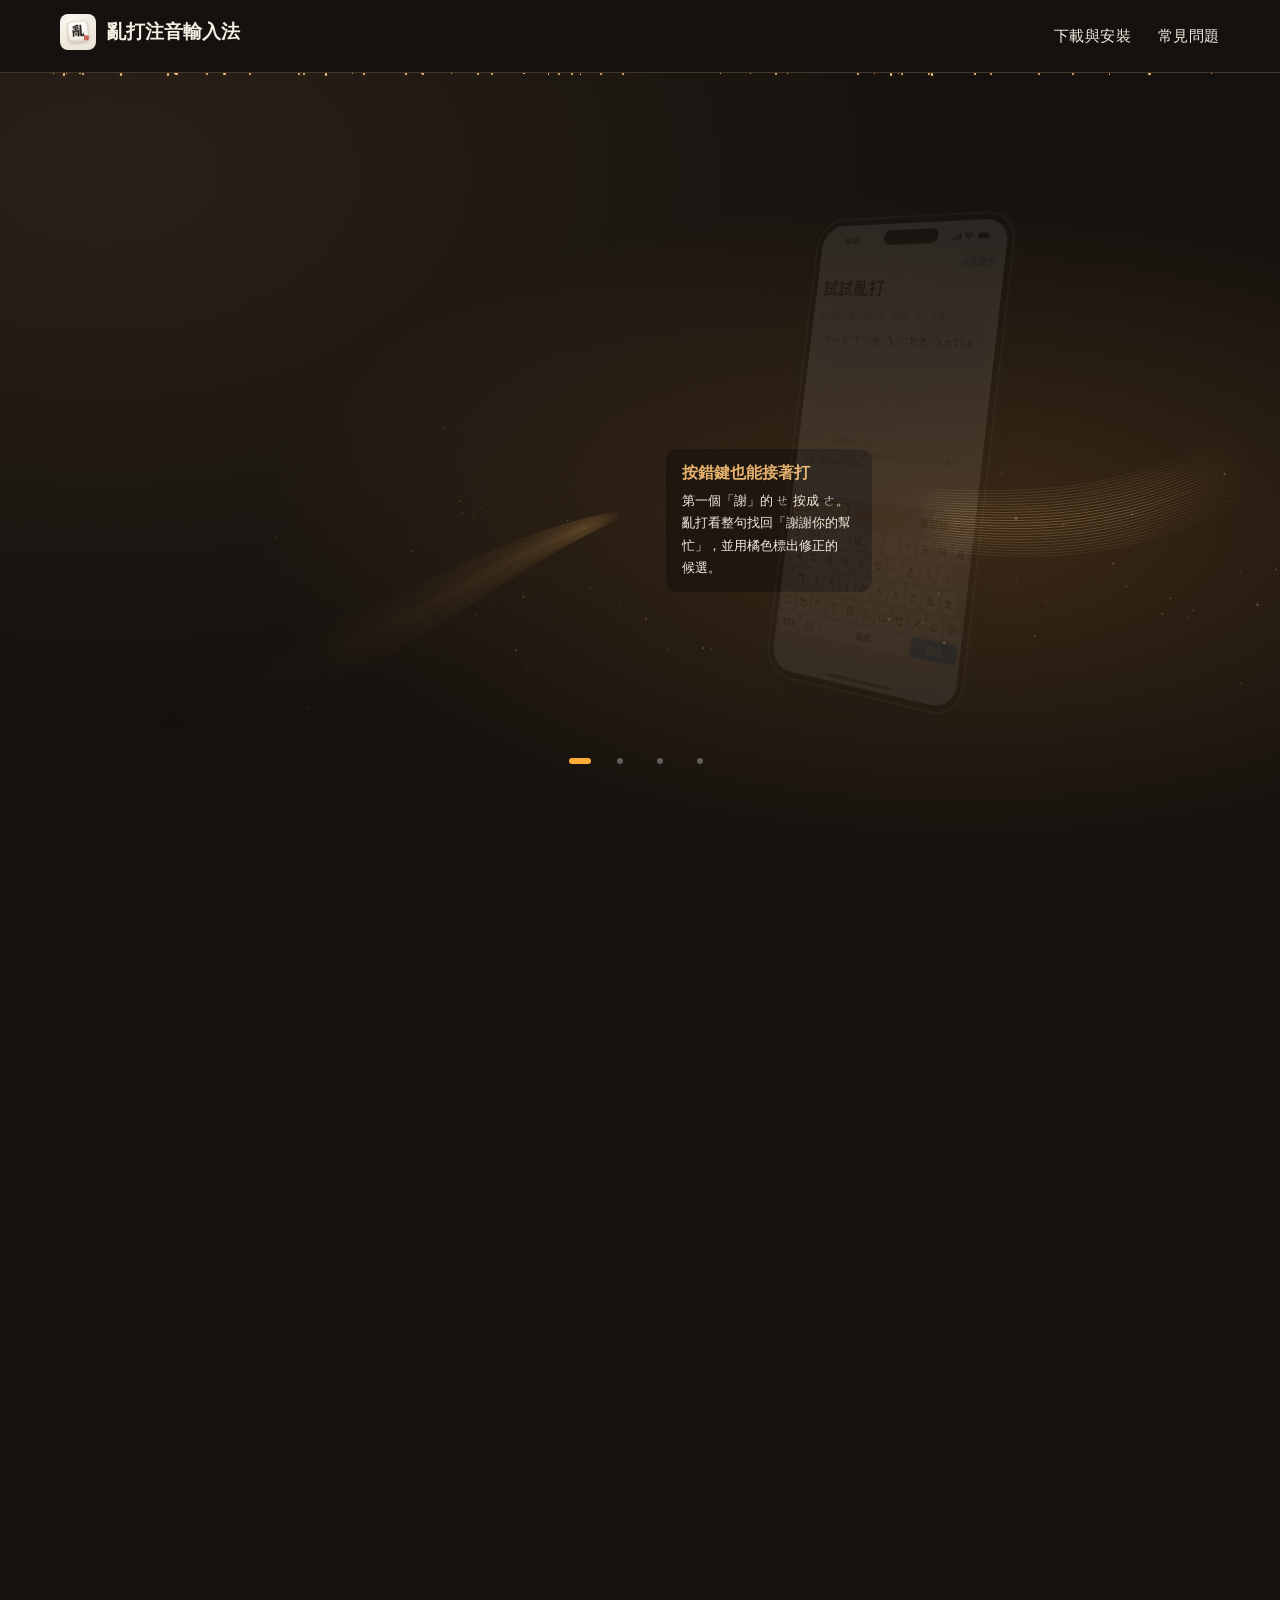
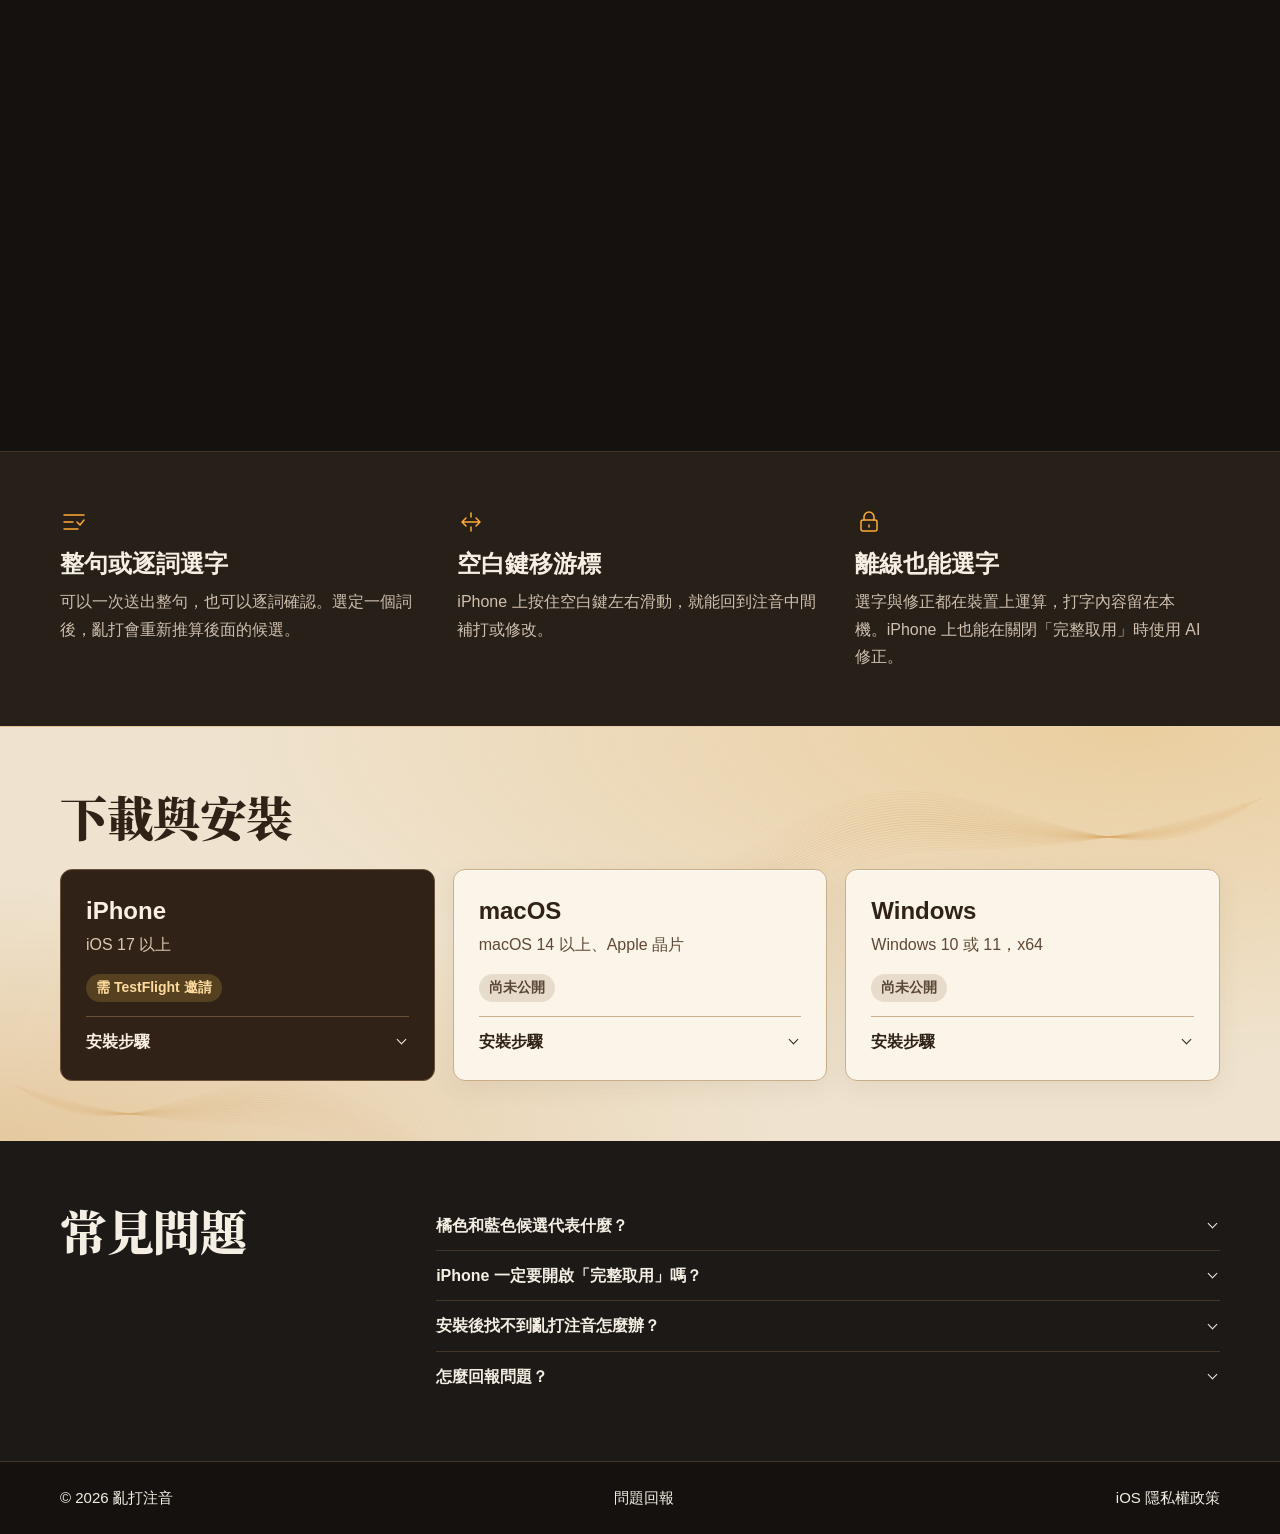
==== index.html @ dfb1f5f0 "Publish Luanda IME website" ====
<!doctype html>
<html lang="zh-Hant-TW">
<head>
  <meta charset="utf-8">
  <meta name="viewport" content="width=device-width, initial-scale=1">
  <meta name="theme-color" content="#14110e">
  <meta name="description" content="亂打注音是給 iPhone、Mac 和 Windows 的大千注音輸入法。裝置上的 AI 協助修正按錯的注音，也可以省略聲調。">
  <meta property="og:type" content="website">
  <meta property="og:title" content="亂打注音｜打錯注音，也能打對字。">
  <meta property="og:description" content="照平常的大千注音打。按錯鍵、漏打聲調，亂打注音用裝置上的 AI 幫你找回想打的字。">
  <link rel="icon" href="assets/icon.webp" type="image/webp">
  <link rel="stylesheet" href="style.css">
  <script src="site-config.js" defer></script>
  <script src="site.js" defer></script>
  <title>亂打注音｜打錯注音，也能打對字。</title>
</head>
<body id="top">
  <a class="skip" href="#main">跳到主要內容</a>
  <header class="top" id="site-header">
    <div class="container top-inner">
      <h1 id="site-title"><a class="brand" href="#top"><img src="assets/icon.webp" alt="" width="36" height="36">亂打注音輸入法</a></h1>
      <nav aria-label="主要導覽">
        <a href="#download">下載與安裝</a>
        <a href="#faq">常見問題</a>
      </nav>
    </div>
  </header>
  <main id="main">
    <section class="hero-band" aria-labelledby="site-title">
      <div class="hero-frame">
        <div class="hero-art" aria-hidden="true"></div>
        <div class="container hero" data-screen="typo" data-copy-side="left">
          <div class="hero-copy">
            <div id="hero-message">
              <div data-copy="typo" aria-hidden="false">
                <h2>打錯注音，<span>也能打對字</span></h2>
                <p>照平常的大千注音打。碰到隔壁鍵，亂打會看前後文，找出可能的候選。</p>
              </div>
              <div data-copy="notone" aria-hidden="true">
                <h2>省略聲調，<span>整句照樣打</span></h2>
                <p>趕著回訊息時，可以省略聲調。整句只打注音，亂打也會幫你找出候選字詞。</p>
              </div>
              <div data-copy="learned" aria-hidden="true">
                <h2>常用詞，<span>自然排前面</span></h2>
                <p>人名和口頭禪打久了，會排在同音詞前面。下次打到同樣的注音，就能更快選到。</p>
              </div>
              <div data-copy="delete" aria-hidden="true">
                <h2>連刪按成 ㄥ，<span>也能接著刪</span></h2>
                <p>連刪按偏成 ㄥ，亂打會收回誤輸的注音，接著刪字。</p>
              </div>
            </div>
            <a class="button" id="platform-cta" href="#download"><span>取得亂打</span><svg class="button-icon" viewBox="0 0 16 16" aria-hidden="true"><path d="M8 3v9m-4-4 4 4 4-4"/></svg></a>
          </div>
          <figure class="gallery">
            <div class="gallery-stage" data-screen="typo">
              <aside class="gallery-note" id="gallery-note" aria-label="截圖說明">
                <div data-note="typo">
                  <h2>按錯鍵也能接著打</h2>
                  <p>第一個「謝」的 ㄝ 按成 ㄜ。亂打看整句找回「謝謝你的幫忙」，並用橘色標出修正的候選。</p>
                </div>
                <div data-note="notone" hidden>
                  <h2>聲調來不及打也能選字</h2>
                  <p>只打「ㄋㄧㄏㄠ」，候選裡就有「你好」。打得快時，可以省下逐字按聲調的動作。</p>
                </div>
                <div data-note="learned" hidden>
                  <h2>常用詞不用每次重找</h2>
                  <p>「他們」和「她們」同音。常選「她們」，亂打就會把它排到前面，並用藍色標示。</p>
                </div>
                <div data-note="delete" hidden>
                  <h2>想連刪，卻按成 ㄥ？</h2>
                  <p>ㄥ 就在刪除鍵左邊。連按兩下 ㄥ，或交錯快按這兩個鍵，亂打會收回誤輸的 ㄥ，繼續刪字。</p>
                </div>
              </aside>
              <svg class="gallery-connector" aria-hidden="true" focusable="false"><path/></svg>
              <div class="phone-rotor">
                <div class="phone-display">
                  <img id="phone-screen" src="assets/ios-typo.webp" width="704" height="1528" alt="iPhone 試打截圖。第一個謝的注音打錯，候選列以橘色顯示「謝謝你的幫忙」。" aria-describedby="gallery-note" fetchpriority="high">
                  <span class="screen-focus" aria-hidden="true"><span></span></span>
                </div>
              </div>
            </div>
          </figure>
          <div class="gallery-controls" role="group" aria-label="切換 iPhone 試打截圖" hidden>
            <button type="button" data-screen="typo" aria-pressed="true" aria-controls="phone-screen"><span>按錯鍵</span></button>
            <button type="button" data-screen="notone" data-copy-side="right" aria-pressed="false" aria-controls="phone-screen"><span>省略聲調</span></button>
            <button type="button" data-screen="learned" aria-pressed="false" aria-controls="phone-screen"><span>常用詞</span></button>
            <button type="button" data-screen="delete" data-copy-side="right" aria-pressed="false" aria-controls="phone-screen"><span>連刪</span></button>
          </div>
        </div>
      </div>
    </section>

    <section id="features" class="features-band" aria-label="功能">
      <div class="container features">
        <div>
          <svg class="feature-icon" viewBox="0 0 28 28" aria-hidden="true" focusable="false"><path d="M4 7h20M4 14h9m-9 7h14m-1-7 3 3 4-5"/></svg>
          <h2>整句或逐詞選字</h2>
          <p>可以一次送出整句，也可以逐詞確認。選定一個詞後，亂打會重新推算後面的候選。</p>
        </div>
        <div>
          <svg class="feature-icon" viewBox="0 0 28 28" aria-hidden="true" focusable="false"><path d="M5 14h18m-14-4-4 4 4 4m10-8 4 4-4 4m-5-13v4m0 10v4"/></svg>
          <h2>空白鍵移游標</h2>
          <p>iPhone 上按住空白鍵左右滑動，就能回到注音中間補打或修改。</p>
        </div>
        <div>
          <svg class="feature-icon" viewBox="0 0 28 28" aria-hidden="true" focusable="false"><rect x="6" y="12" width="16" height="11" rx="2"/><path d="M9 12V9a5 5 0 0 1 10 0v3m-5 5v2"/></svg>
          <h2>離線也能選字</h2>
          <p>選字與修正都在裝置上運算，打字內容留在本機。iPhone 上也能在關閉「完整取用」時使用 AI 修正。</p>
        </div>
      </div>
    </section>

    <section id="download" class="download-band">
      <div class="container section">
        <h2>下載與安裝</h2>
        <div class="platforms">
          <article class="platform platform-featured" id="iphone">
            <div class="platform-heading"><h3>iPhone</h3><p>iOS 17 以上</p></div>
            <p class="release-state" data-release="ios">需 TestFlight 邀請</p>
            <a class="button release-link" data-link="ios" hidden><span>在 TestFlight 開啟</span><svg class="button-icon" viewBox="0 0 16 16" aria-hidden="true"><path d="M4 12l8-8M6 4h6v6"/></svg></a>
            <details><summary>安裝步驟</summary>
              <ol><li>安裝 Apple 的 TestFlight，開啟收到的邀請連結並安裝「亂打注音」。</li><li>到「設定 → 一般 → 鍵盤 → 鍵盤 → 新增鍵盤⋯」，選擇「亂打注音」。</li><li>在文字欄位按地球鍵切換。也可以先在 App 的「試打」分頁體驗。</li></ol>
            </details>
          </article>
          <article class="platform" id="mac">
            <div class="platform-heading"><h3>macOS</h3><p>macOS 14 以上、Apple 晶片</p></div>
            <p class="release-state" data-release="macos">尚未公開</p>
            <a class="button release-link" data-link="macos" hidden><span>下載 macOS Apple 晶片版</span><svg class="button-icon" viewBox="0 0 16 16" aria-hidden="true"><path d="M8 3v9m-4-4 4 4 4-4"/></svg></a>
            <details><summary>安裝步驟</summary>
              <ol><li>開啟 <code>.dmg</code>，把 LuandaIME 拖進「Input Methods」。</li><li>登出再登入，開啟「系統設定 → 鍵盤 → 文字輸入 → 輸入方式 → 編輯」。</li><li>在「繁體中文」新增「亂打注音」，按 <kbd>Control</kbd>＋<kbd>空白</kbd>切換。</li></ol>
            </details>
          </article>
          <article class="platform" id="windows">
            <div class="platform-heading"><h3>Windows</h3><p>Windows 10 或 11，x64</p></div>
            <p class="release-state" data-release="windows">尚未公開</p>
            <a class="button release-link" data-link="windows" hidden><span>下載 Windows x64 版</span><svg class="button-icon" viewBox="0 0 16 16" aria-hidden="true"><path d="M8 3v9m-4-4 4 4 4-4"/></svg></a>
            <details><summary>安裝步驟</summary>
              <ol><li>執行 LuandaSetup 安裝程式，允許「使用者帳戶控制」提示。</li><li>登出再登入，按 <kbd>Win</kbd>＋<kbd>空白</kbd>選擇「中文（台灣）— 亂打注音」。</li><li>若沒看到亂打注音，到「時間與語言 → 語言與地區 → 中文（台灣）→ 語言選項」新增鍵盤。</li></ol>
            </details>
          </article>
        </div>
      </div>
    </section>

    <section id="faq" class="faq-band">
      <div class="container section faq">
        <h2>常見問題</h2>
        <div>
          <details><summary>橘色和藍色候選代表什麼？</summary><p>橘色代表 AI 嘗試修正了輸入的注音，藍色代表你常選的字詞。選定候選後才會送出。</p></details>
          <details><summary>iPhone 一定要開啟「完整取用」嗎？</summary><p>一般打字和 AI 修正可以直接使用。開啟「完整取用」後，鍵盤與 App 可以共用個人詞庫，也能使用按鍵震動和三種按鍵聲。</p></details>
          <details><summary>安裝後找不到亂打注音怎麼辦？</summary><p>在 iPhone 請先到系統設定新增鍵盤。Mac 和 Windows 請先登出再登入，再依照<a href="#download">各平台的安裝步驟</a>切換輸入法。</p></details>
          <details><summary>怎麼回報問題？</summary><p>請寄信到 <a href="mailto:luanda@spinboxer.com">luanda@spinboxer.com</a>。使用 iPhone 測試版時，也可以在 TestFlight 選擇「傳送 Beta 版回饋」。遇到選字問題時，可以附上打進去的注音、實際候選和原本想打的字。</p></details>
        </div>
      </div>
    </section>
  </main>
  <footer>
    <div class="container footer-inner">
      <a href="#top">© 2026 亂打注音</a>
      <a href="mailto:luanda@spinboxer.com">問題回報</a>
      <a href="privacy.html">iOS 隱私權政策</a>
    </div>
  </footer>
</body>
</html>
---- style.css ----
@font-face {
  font-family: Luanda Serif;
  src: url("assets/luanda-serif.woff2") format("woff2");
  font-weight: 900;
  font-display: swap;
}

:root {
  color-scheme: dark;
  --paper: #14110e;
  --ink: #f4eee3;
  --muted: #bfb1a0;
  --line: #433629;
  --accent: #ffab36;
  --control-radius: 8px;
  --card-radius: 12px;
  --serif: "Luanda Serif", "Noto Serif TC", "Songti TC", "PMingLiU", serif;
  --sans: -apple-system, BlinkMacSystemFont, "Segoe UI", "Noto Sans TC", "Microsoft JhengHei", sans-serif;
}

*, *::before, *::after { box-sizing: border-box; }
html { scroll-padding-top: var(--site-header-height, 0px); }
body { margin: 0; background: var(--paper); color: var(--ink); font: 16px/1.7 var(--sans); }
h1, h2, h3, p, figure { margin: 0; }
img { display: block; max-width: 100%; }
a { color: inherit; text-decoration: none; }
button { font: inherit; cursor: pointer; }
[hidden] { display: none !important; }
:focus-visible { outline: 2px solid var(--accent); outline-offset: 5px; }
::selection { background: #efd1bc; color: var(--ink); }

.container { width: min(1160px, calc(100% - 88px)); margin-inline: auto; }
.skip { position: absolute; z-index: 3; top: 8px; left: 8px; padding: 10px 16px; background: var(--ink); color: var(--paper); transform: translateY(-150%); }
.skip:focus { transform: none; }
.top { border-bottom: 1px solid var(--line); }
#site-header { position: sticky; top: 0; z-index: 10; background: var(--paper); }
#site-header.is-scrolled { background: #14110ecc; backdrop-filter: blur(10px); }
.skip:focus { z-index: 11; }
.top-inner, .footer-inner { display: flex; justify-content: space-between; align-items: center; gap: 20px; min-height: 72px; }
#site-title { font: inherit; }
.brand { display: inline-flex; align-items: center; gap: 11px; flex: 0 0 auto; font-size: 19px; font-weight: 750; }
.brand img { border-radius: var(--control-radius); }
nav { display: flex; flex-wrap: wrap; gap: 26px; font-size: 15px; letter-spacing: .04em; }
nav a, .footer-inner a { padding-block: 6px; }
nav a:hover, .footer-inner a:hover { color: var(--accent); text-decoration: underline; text-underline-offset: 4px; }
.button { display: inline-flex; align-items: center; justify-content: center; gap: 12px; min-height: 48px; padding: 8px 18px; border-radius: var(--control-radius); background: var(--accent); color: var(--button-ink, #24160b); font-weight: 750; }
.button:hover { background: var(--button-hover, #ffc06a); }
.button-icon { flex: 0 0 16px; width: 16px; height: 16px; fill: none; stroke: currentColor; stroke-width: 1.8; stroke-linecap: round; stroke-linejoin: round; }

.hero-band { border-bottom: 1px solid var(--line); }
.hero-frame { position: relative; isolation: isolate; overflow: hidden; background: radial-gradient(ellipse at 75% 55%, #60401e82, transparent 52%), radial-gradient(ellipse at 8% 12%, #2a2018, transparent 53%), #15110e; }
.hero-art { position: absolute; z-index: -1; inset: 0; overflow: hidden; pointer-events: none; }
.hero-art::before {
  content: "";
  position: absolute;
  inset: 0;
  background: url("assets/gold-lines.svg") center right / cover no-repeat;
  mask-image: var(--wave-edge, linear-gradient(to right, transparent 10%, #000 55%)), var(--note-cutout, linear-gradient(#000, #000));
  mask-composite: intersect;
}
.sand-grain { display: none; position: absolute; top: 0; left: var(--origin); height: 100%; width: var(--size); }
.sand-grain::before { content: ""; position: absolute; top: 0; width: 100%; aspect-ratio: 1; border-radius: 50%; background: #f5c481; box-shadow: 0 0 4px #ecab5366; }

@media (prefers-reduced-motion: no-preference) {
  .hero-art::before { background-image: url("assets/gold-wave.svg"); }
  .sand-grain { display: block; animation: sand-fall var(--duration) cubic-bezier(.32,.14,.68,.9) var(--delay) infinite; }
  .hero-art.is-offscreen .sand-grain { animation-play-state: paused; }
}
@keyframes sand-fall {
  0% { opacity: 0; transform: translate3d(0, -3%, 0); }
  15% { opacity: var(--brightness); }
  78% { opacity: var(--brightness); }
  100% { opacity: 0; transform: translate3d(var(--drift), 103%, 0); }
}
.hero { display: grid; grid-template-areas: "copy gallery" "progress progress"; grid-template-columns: 1fr 1fr; align-items: center; gap: 10px clamp(24px, 4vw, 58px); padding-block: 48px 46px; }
.hero-copy { grid-area: copy; min-width: 0; }
#hero-message { display: grid; margin-bottom: 24px; }
#hero-message > div { grid-area: 1 / 1; }
#hero-message > div[aria-hidden="true"] { visibility: hidden; }
#hero-message h2 { font: 900 clamp(36px, 5.45vw, 79px)/1.2 var(--serif); }
#hero-message h2 span { display: block; color: var(--accent); }
#hero-message p { max-width: 22em; margin-top: 18px; color: #cdbfad; font-size: clamp(16px, 1.4vw, 19px); line-height: 1.8; }
#hero-message p, .gallery-note p, .features p { text-wrap: pretty; }
.gallery-note h2, .features h2 { text-wrap: balance; }
.hero.is-changing-copy #hero-message { opacity: 0; }
@media (prefers-reduced-motion: no-preference) {
  #hero-message { transition: opacity .16s ease; }
}
.gallery { grid-area: gallery; min-width: 0; }
@media (min-width: 701px) {
  .hero[data-copy-side="right"] { grid-template-areas: "gallery copy" "progress progress"; }
}
.gallery-stage { --annotation: #e7b36d; --screen-outline: #ac530b; --focus-width: 33%; position: relative; display: grid; grid-template-areas: "note phone"; grid-template-columns: minmax(0, .63fr) minmax(0, 1fr); place-items: center; gap: clamp(12px, 1.5vw, 22px); min-height: 522px; padding-block: 18px 10px; perspective: 900px; }
.gallery-stage[data-screen="notone"] { --focus-width: 13%; --annotation: #ead8ac; --screen-outline: #735323; --phone-angle: 3deg; --phone-angle-small: 1deg; --note-offset: 25px; }
.gallery-stage[data-screen="learned"] { --focus-width: 13%; --annotation: #8fb8e8; --screen-outline: #2266a9; --phone-angle: 8deg; --phone-angle-small: 4deg; --note-offset: 65px; }
.gallery-stage[data-screen="delete"] { --focus-top: 81.9%; --focus-left: 81.7%; --focus-width: 17.3%; --focus-height: 5.1%; --phone-angle: -8deg; --phone-angle-small: -5deg; --note-offset: clamp(84px, 24svh, 236px); grid-template-areas: "phone note"; grid-template-columns: minmax(0, 1fr) minmax(0, .63fr); }
.gallery-note { grid-area: note; position: relative; z-index: 1; justify-self: stretch; margin-top: var(--note-offset, clamp(46px, 12svh, 118px)); padding: clamp(10px, 1.05vw, 14px) clamp(11px, 1.25vw, 18px); border-radius: var(--card-radius); background: #1c150ecc; backdrop-filter: blur(6px); }
.gallery-note h2 { margin-bottom: 6px; color: var(--annotation); font-size: clamp(15px, 1.24vw, 18px); line-height: 1.4; }
.gallery-note p { color: var(--ink); font-size: clamp(13px, 1.05vw, 15px); line-height: 1.65; }
.gallery-connector { position: absolute; z-index: 3; inset: 0; width: 100%; height: 100%; overflow: visible; pointer-events: none; }
.gallery-connector path { fill: none; stroke: var(--annotation); stroke-width: 1.5; stroke-linecap: round; }
.gallery-stage.is-flipping :is(.gallery-connector, .gallery-note) { opacity: 0; }
@media (prefers-reduced-motion: no-preference) {
  .gallery-connector, .gallery-note { transition: opacity .16s ease; }
}
.phone-rotor { grid-area: phone; position: relative; z-index: 2; rotate: var(--phone-angle, 11deg); width: min(100%, clamp(190px, 19vw, 270px)); padding: 6px; border: 2px solid #6b6053; border-radius: 34px; background: #090909; box-shadow: 0 24px 55px #000b, 4px 0 0 #332c25; }
.phone-display { position: relative; }
.phone-rotor img { width: 100%; height: auto; border-radius: 25px; }
.phone-rotor::after { content: ""; position: absolute; top: 13px; left: 50%; width: 28%; height: 16px; transform: translateX(-50%); border-radius: 99px; background: #050505; }
.screen-focus { position: absolute; top: var(--focus-top, 61.7%); left: var(--focus-left, 1.1%); width: var(--focus-width); height: var(--focus-height, 4.8%); border: 2px solid var(--screen-outline); border-radius: 4px; box-shadow: 0 0 0 1px #fff9; pointer-events: none; }
.screen-focus span { position: absolute; top: 50%; left: -2px; }
.gallery-stage[data-screen="delete"] .screen-focus span { left: auto; right: -2px; }
.gallery-controls { grid-area: progress; display: flex; justify-content: center; justify-self: center; flex-wrap: wrap; gap: 4px 12px; }
.gallery-controls button { position: relative; min-height: 42px; padding: 5px 9px; border: 0; background: none; color: var(--muted); font-size: 15px; }
.gallery-controls button:hover { color: var(--accent); }
.gallery-controls button[aria-pressed="true"] { color: var(--accent); font-weight: 700; }

@media (min-width: 701px) {
  .gallery-controls { gap: 0; }
  .gallery-controls button { display: grid; place-items: center; width: 40px; min-height: 36px; border: 0; }
  .gallery-controls button::before { content: ""; width: 6px; height: 6px; border-radius: 99px; background: #ffffff50; }
  .gallery-controls button:hover::before { background: #fff9; }
  .gallery-controls button[aria-pressed="true"]::before { width: 22px; background: var(--accent); }
  .gallery-controls button span { position: absolute; width: 1px; height: 1px; overflow: hidden; clip-path: inset(50%); white-space: nowrap; }
}
@media (min-width: 701px) and (prefers-reduced-motion: no-preference) {
  .gallery-controls button::before { transition: width .2s ease, background-color .2s ease; }
}

.features-band { background: #272019; --muted: #cfc0af; }
.features { display: grid; grid-template-columns: repeat(3, minmax(0, 1fr)); gap: 32px; padding-block: 56px; }
.feature-icon { display: block; width: 28px; height: 28px; margin-bottom: 12px; fill: none; stroke: var(--accent); stroke-width: 1.5; stroke-linecap: round; stroke-linejoin: round; }
.features h2 { margin-bottom: 8px; font-size: clamp(19px, 2.1vw, 24px); line-height: 1.35; }
.features p, .platform p, details p, details ol { color: var(--muted); }
.section { padding-block: 60px; }
.section > h2 { margin-bottom: 23px; font: 900 clamp(31px, 4vw, 47px)/1.25 var(--serif); }
.download-band {
  position: relative;
  isolation: isolate;
  color-scheme: light;
  --ink: #302217;
  --muted: #5f4836;
  --line: #c9ae8c;
  --accent: #873b18;
  --button-ink: #fff7e9;
  --button-hover: #6a2b11;
  border-top: 1px solid #d9b77f66;
  background:
    radial-gradient(ellipse at 88% 0%, #eace9f 0%, transparent 58%),
    radial-gradient(ellipse at 0% 100%, #e5c99f 0%, transparent 44%),
    #efe3cf;
  color: var(--ink);
}
.download-band::before, .download-band::after {
  content: "";
  position: absolute;
  z-index: -1;
  pointer-events: none;
  mix-blend-mode: multiply;
}
.download-band::before {
  inset: 0;
  background: url("assets/gold-lines.svg") right top clamp(-212px, -14vw, -122px) / clamp(720px, 83vw, 1240px) auto no-repeat;
  opacity: .85;
  mask-image: linear-gradient(110deg, transparent 18%, #000 62%);
}
.download-band::after {
  inset: auto auto 0 0;
  width: min(77%, 920px);
  height: clamp(118px, 18vw, 205px);
  background: url("assets/gold-lines.svg") right bottom clamp(-183px, -12vw, -110px) / clamp(560px, 62vw, 900px) auto no-repeat;
  transform: scaleX(-1);
  opacity: .68;
  mask-image: linear-gradient(154deg, transparent 14%, #000 66%);
}
.platforms { display: grid; grid-template-columns: repeat(3, minmax(0, 1fr)); gap: 18px; align-items: start; }
.platform { min-width: 0; padding: clamp(16px, 2.2vw, 25px); border: 1px solid var(--line); border-radius: var(--card-radius); background: #fbf4e8; }
.platform:not(.platform-featured) { box-shadow: inset 0 1px #fff8, 0 8px 24px #5a3a1a14; }
.platform h3 { font-size: 24px; line-height: 1.3; }
.platform-heading p { margin-top: 5px; }
.platform .release-state { display: table; margin-top: 16px; padding: 2px 10px; border-radius: 99px; background: #e7dccb; color: #594635; font-size: .875rem; font-weight: 650; }
.platform-featured { --ink: #f9efe3; --muted: #dcc8b2; --line: #6b5138; --accent: #ffab36; --button-ink: #24160b; --button-hover: #ffc06a; background: #302216; color: var(--ink); }
.platform-featured .release-state { background: #554020; color: #ffdc9e; }
.platform .release-state[data-ready] { background: #dcebd7; color: #2e512d; }
.platform-featured .release-state[data-ready] { background: #354e32; color: #e3f7dc; }
.release-link { margin-top: 16px; }
.platform details { margin-top: 14px; border-top: 1px solid var(--line); }
summary { display: flex; justify-content: space-between; align-items: center; gap: 16px; padding-block: 11px; font-weight: 650; list-style: none; cursor: pointer; }
summary::-webkit-details-marker { display: none; }
summary::after { content: ""; display: block; width: 7px; height: 7px; flex: 0 0 auto; margin-right: 4px; border-right: 1.5px solid currentColor; border-bottom: 1.5px solid currentColor; transform: translateY(-2px) rotate(45deg); }
details[open] > summary::after { transform: translateY(2px) rotate(225deg); }
.platform summary { padding-bottom: 0; }
details ol { padding-left: 22px; margin: 11px 0 0; overflow-wrap: anywhere; }
details li + li { margin-top: 6px; }
.faq-band { background: #1d1916; }
.faq { display: grid; grid-template-columns: .62fr 1.38fr; gap: 24px; }
@media (min-width: 701px) {
  .faq > h2 { position: sticky; top: calc(var(--site-header-height, 0px) + 46px); align-self: start; }
}
.faq details + details { border-top: 1px solid var(--line); }
.faq p { padding-bottom: 12px; }
.faq p a, .policy a:not(.button) { color: var(--accent); text-decoration: underline; text-underline-offset: 3px; }

footer { border-top: 1px solid var(--line); }
.footer-inner { flex-wrap: wrap; row-gap: 4px; font-size: 15px; }
.policy { width: min(740px, calc(100% - 42px)); margin-inline: auto; padding-block: 48px 70px; overflow-wrap: anywhere; }
.policy h1 { font: 900 clamp(34px, 6vw, 64px)/1.2 var(--serif); }
.policy h2 { margin: 26px 0 9px; font-size: 26px; }
.policy h3 { margin-top: 14px; font-size: 18px; }
#hero-message h2, .section > h2, .policy :is(h1, h2, h3) { letter-spacing: -.01em; font-feature-settings: "palt"; }
.policy li, .policy p { color: var(--muted); }
.policy hr { border: 0; border-top: 1px solid var(--line); margin: 36px 0; }

@media (max-width: 900px) {
  .container { width: calc(100% - 56px); }
  .hero { gap: 28px; padding-block: 44px 43px; }
  .gallery-stage { min-height: 420px; }
  .phone-rotor { rotate: var(--phone-angle-small, 6deg); width: min(100%, 174px); border-radius: 27px; }
  .phone-rotor img { border-radius: 20px; }
  .phone-rotor::after { top: 11px; height: 12px; }
  .features { gap: 22px; }
  .platforms { gap: 12px; }
}

@media (max-width: 700px) {
  .download-band::before { background-position: right -55px top -115px; background-size: 650px auto; }
  .container { width: calc(100% - 36px); }
  .top-inner { min-height: 64px; gap: 8px; }
  .brand { gap: 7px; font-size: 16px; }
  .brand img { width: 33px; height: 33px; }
  nav { gap: 12px; font-size: 14px; }
  .hero, .features, .platforms, .faq { grid-template-columns: 1fr; }
  .hero { grid-template-areas: "copy" "gallery" "progress"; gap: 16px; padding-block: 34px 29px; }
  .hero-art::before { --wave-edge: linear-gradient(transparent 26%, #000 66%); background-position: 64% center; }
  #hero-message { margin-bottom: 19px; }
  #hero-message h2 { font-size: clamp(32px, 8.2vw, 54px); }
  #hero-message p { margin-top: 12px; }
  .gallery-stage, .gallery-stage[data-screen="delete"] { grid-template-areas: "phone" "note"; grid-template-columns: 1fr; min-height: 0; gap: 15px; padding: 14px 0 0; }
  .phone-rotor { width: min(52%, 172px); }
  .gallery-note { margin-top: 0; padding: 12px 15px; }
  .gallery-connector { display: none; }
  .gallery-controls button[aria-pressed="true"]::after { content: ""; position: absolute; left: 50%; bottom: 2px; width: 24px; height: 2px; border-radius: 99px; background: currentColor; transform: translateX(-50%); }
  .features { gap: 24px; padding-block: 40px; }
  .features h2 { margin-bottom: 4px; }
  .section { padding-block: 39px; }
  .section > h2 { margin-bottom: 15px; }
  .faq { gap: 0; }
}

.hero-band.is-scroll-story { --story-height: calc(100svh - var(--site-header-height, 0px)); --story-travel: clamp(870px, 128svh, 1250px); min-height: calc(var(--story-height) + var(--story-travel)); }
.is-scroll-story .hero-frame { position: sticky; top: var(--site-header-height, 0px); display: grid; align-items: center; min-height: var(--story-height); }
.is-scroll-story .hero { row-gap: 12px; padding-block: clamp(10px, 2.8svh, 28px); }
.is-scroll-story .gallery-stage { min-height: 0; }
.is-scroll-story :is(.gallery-connector, .gallery-note, #hero-message) { transition-duration: .075s; }
.is-scroll-story .phone-rotor { width: min(100%, clamp(174px, 19vw, 270px), calc((var(--story-height) - 180px) * .46)); }

@media (max-width: 700px) {
  .is-scroll-story .hero { gap: 12px; padding-block: 12px; }
  .is-scroll-story .phone-rotor { width: min(52%, 165px, calc((var(--story-height) - 416px) * .46)); }
}

@media (max-width: 375px) {
  .gallery-controls { column-gap: 5px; }
  .gallery-controls button { padding-inline: 7px; }
}
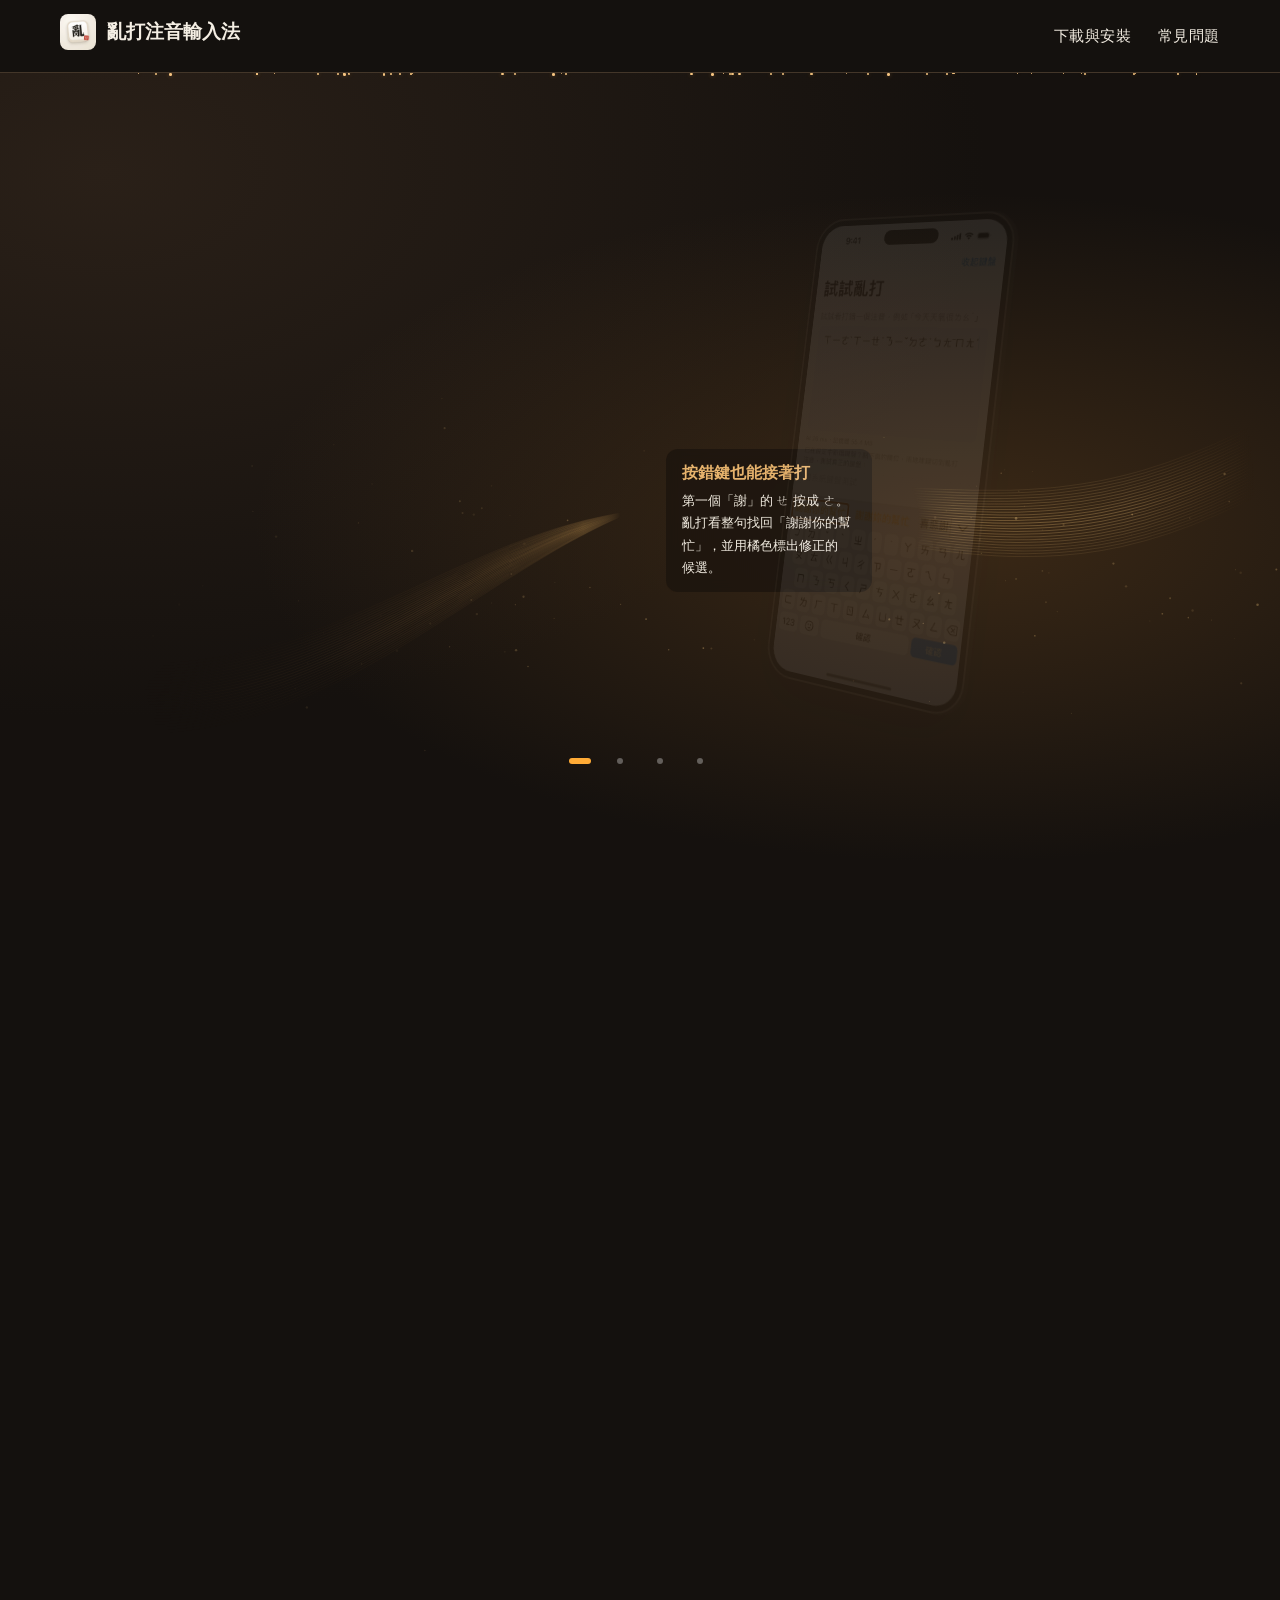
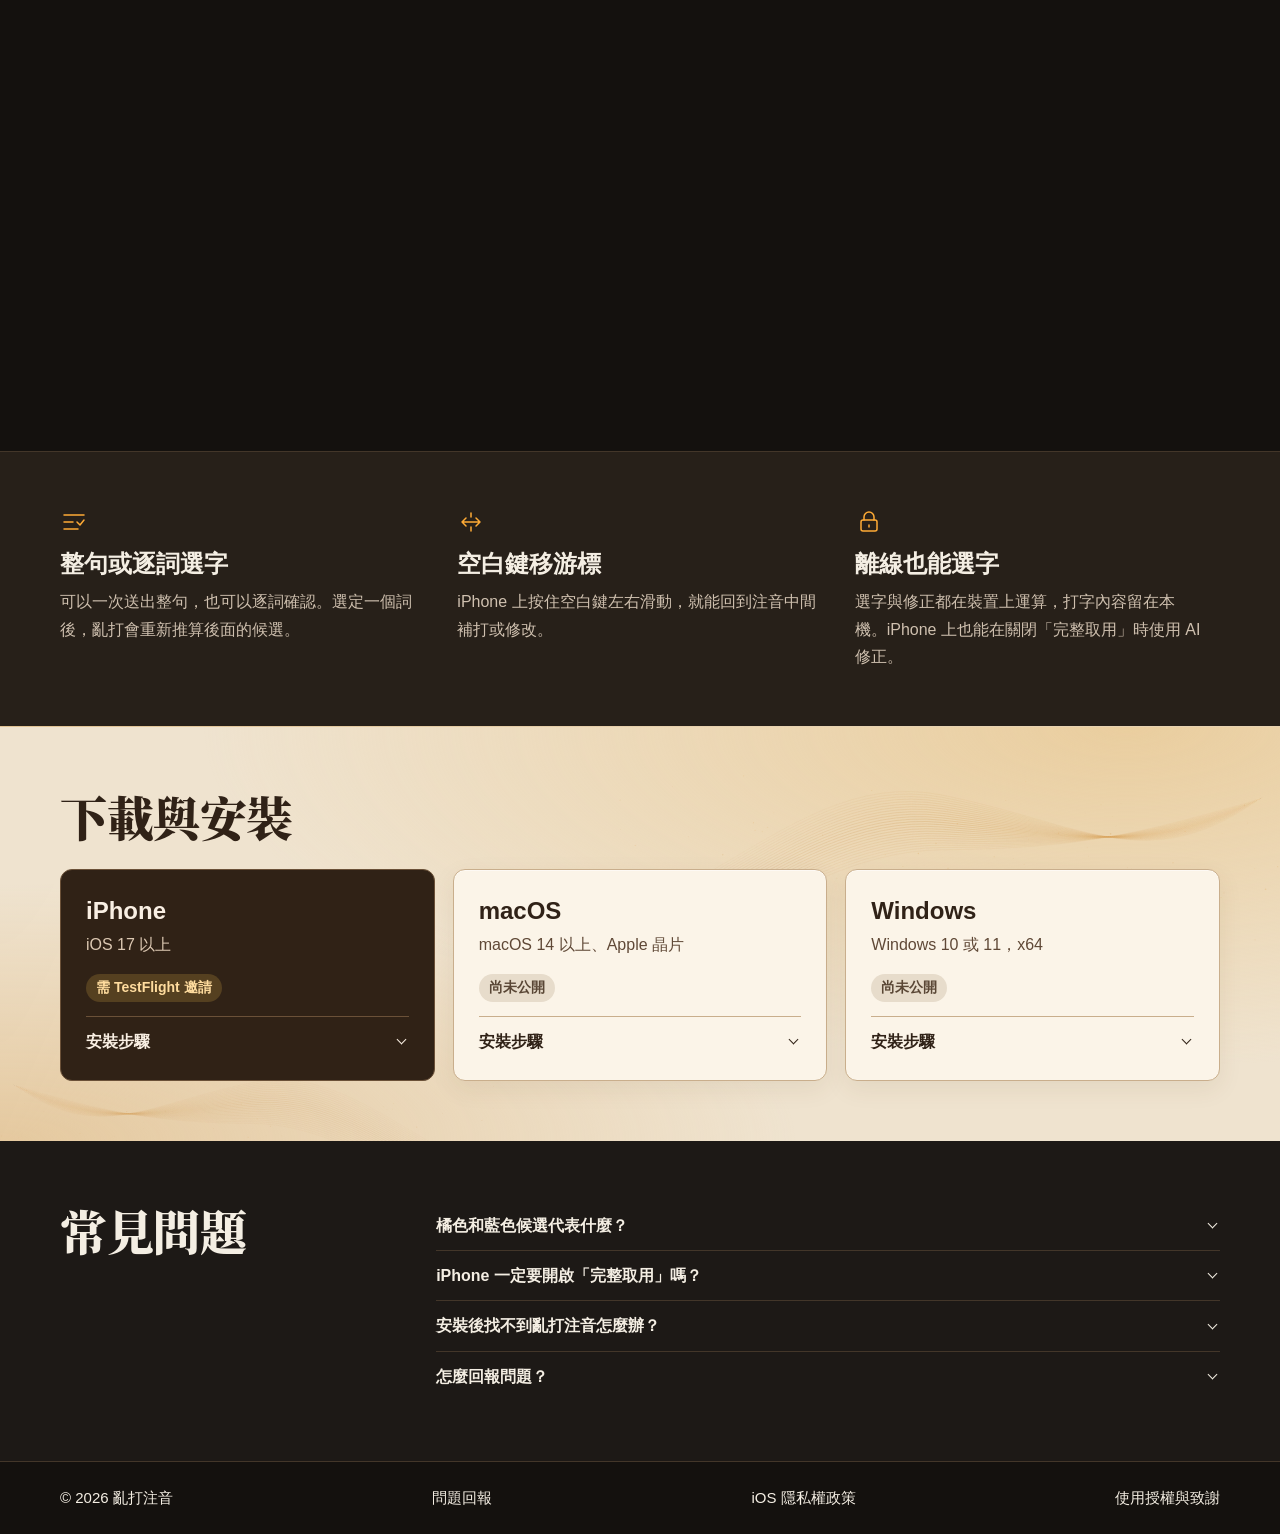
==== commit b83a9468: "Add iOS third-party license acknowledgments" ====
--- a/index.html
+++ b/index.html
@@ -159,6 +159,7 @@
       <a href="#top">© 2026 亂打注音</a>
       <a href="mailto:luanda@spinboxer.com">問題回報</a>
       <a href="privacy.html">iOS 隱私權政策</a>
+      <a href="licenses.html">使用授權與致謝</a>
     </div>
   </footer>
 </body>
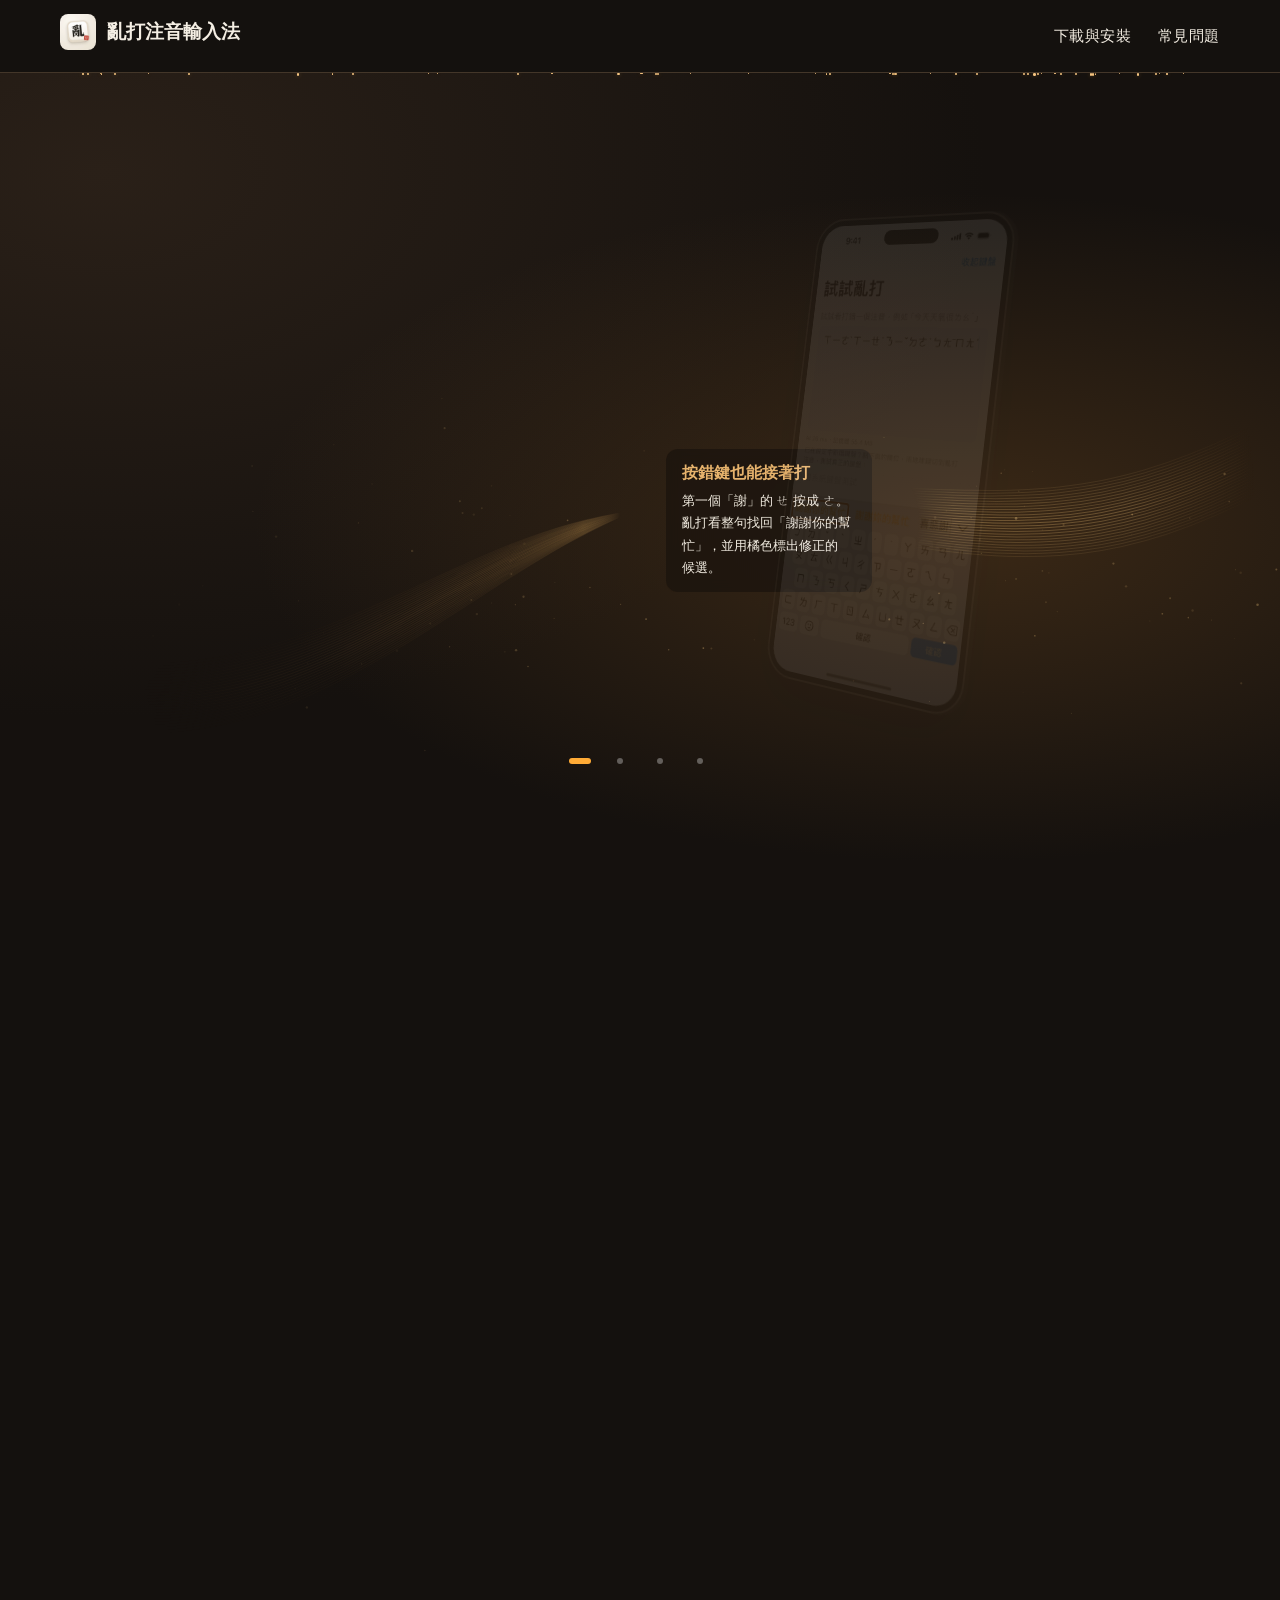
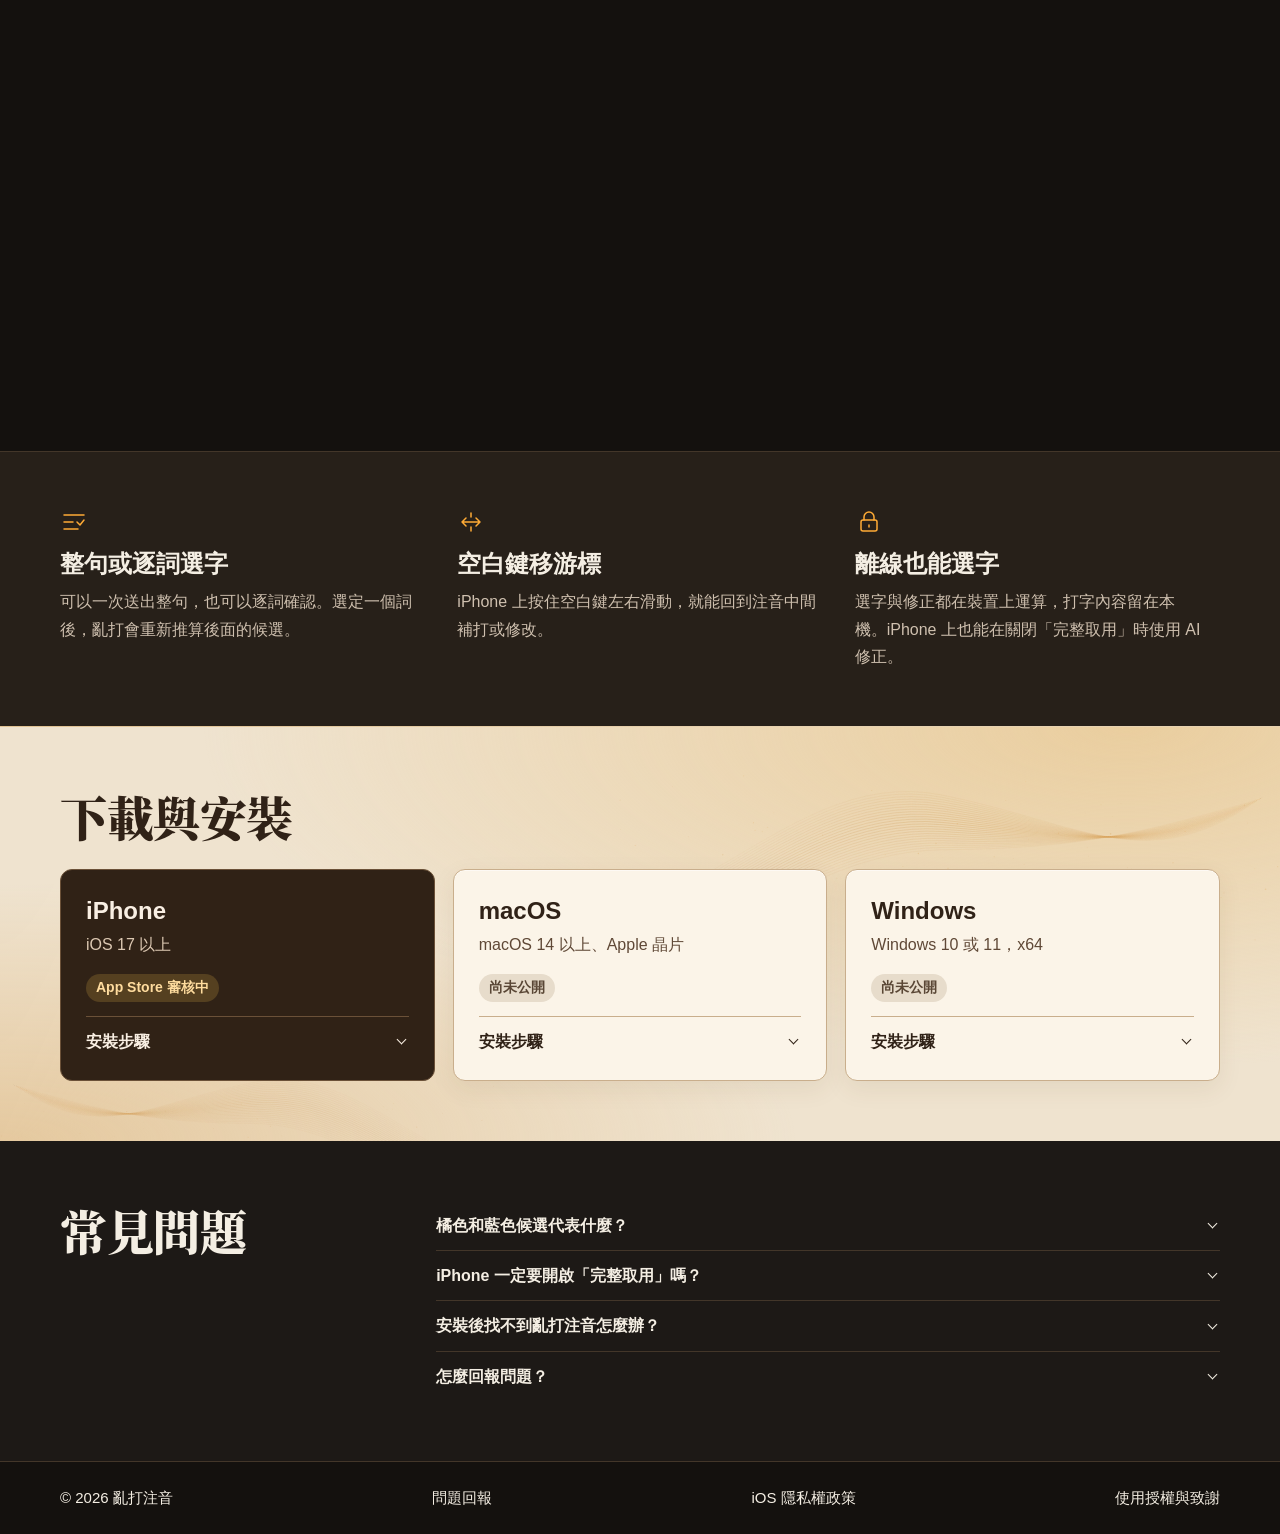
==== commit 363b82d4: "Prepare iOS download for the App Store" ====
--- a/index.html
+++ b/index.html
@@ -116,10 +116,10 @@
         <div class="platforms">
           <article class="platform platform-featured" id="iphone">
             <div class="platform-heading"><h3>iPhone</h3><p>iOS 17 以上</p></div>
-            <p class="release-state" data-release="ios">需 TestFlight 邀請</p>
-            <a class="button release-link" data-link="ios" hidden><span>在 TestFlight 開啟</span><svg class="button-icon" viewBox="0 0 16 16" aria-hidden="true"><path d="M4 12l8-8M6 4h6v6"/></svg></a>
+            <p class="release-state" data-release="ios">App Store 審核中</p>
+            <a class="button release-link" data-link="ios" hidden><span>在 App Store 下載</span><svg class="button-icon" viewBox="0 0 16 16" aria-hidden="true"><path d="M4 12l8-8M6 4h6v6"/></svg></a>
             <details><summary>安裝步驟</summary>
-              <ol><li>安裝 Apple 的 TestFlight，開啟收到的邀請連結並安裝「亂打注音」。</li><li>到「設定 → 一般 → 鍵盤 → 鍵盤 → 新增鍵盤⋯」，選擇「亂打注音」。</li><li>在文字欄位按地球鍵切換。也可以先在 App 的「試打」分頁體驗。</li></ol>
+              <ol><li>在 App Store 下載並安裝「亂打注音」。</li><li>到「設定 → 一般 → 鍵盤 → 鍵盤 → 新增鍵盤⋯」，選擇「亂打注音」。</li><li>在文字欄位按地球鍵切換。也可以先在 App 的「試打」分頁體驗。</li></ol>
             </details>
           </article>
           <article class="platform" id="mac">
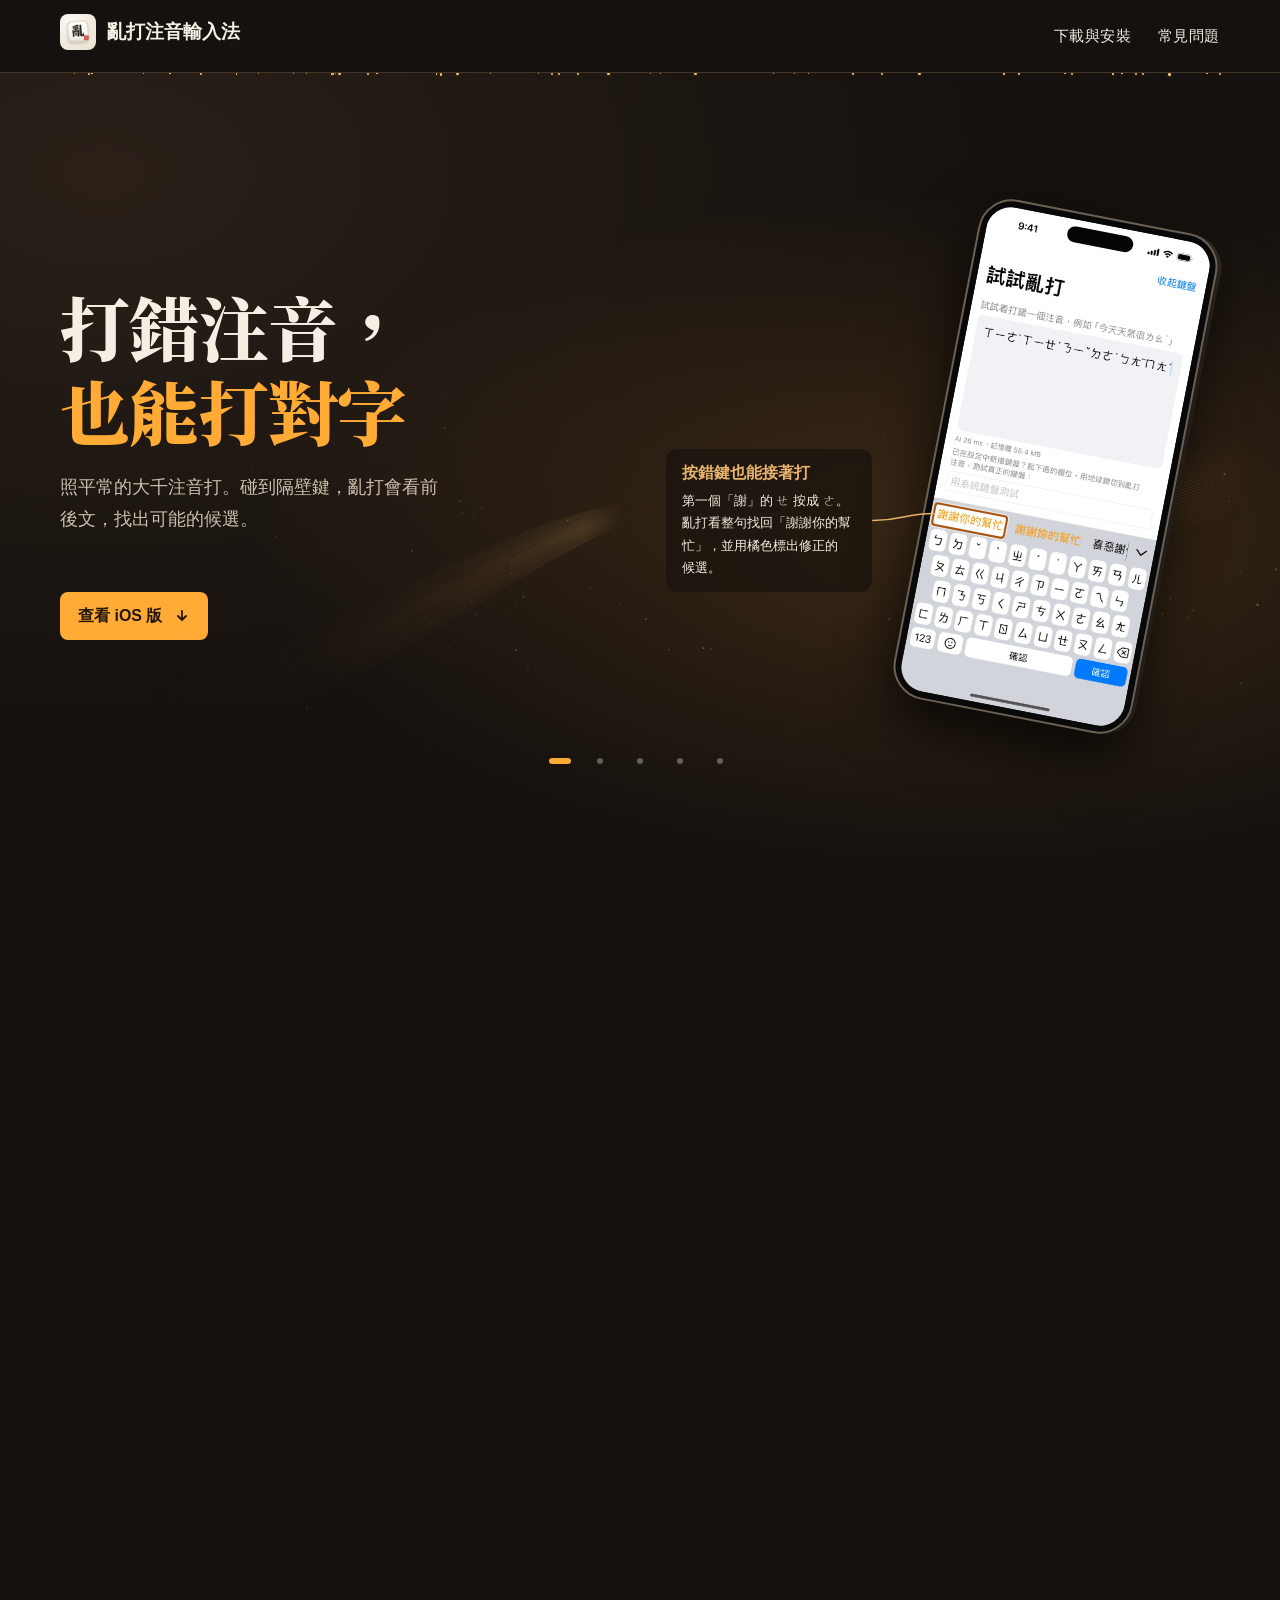
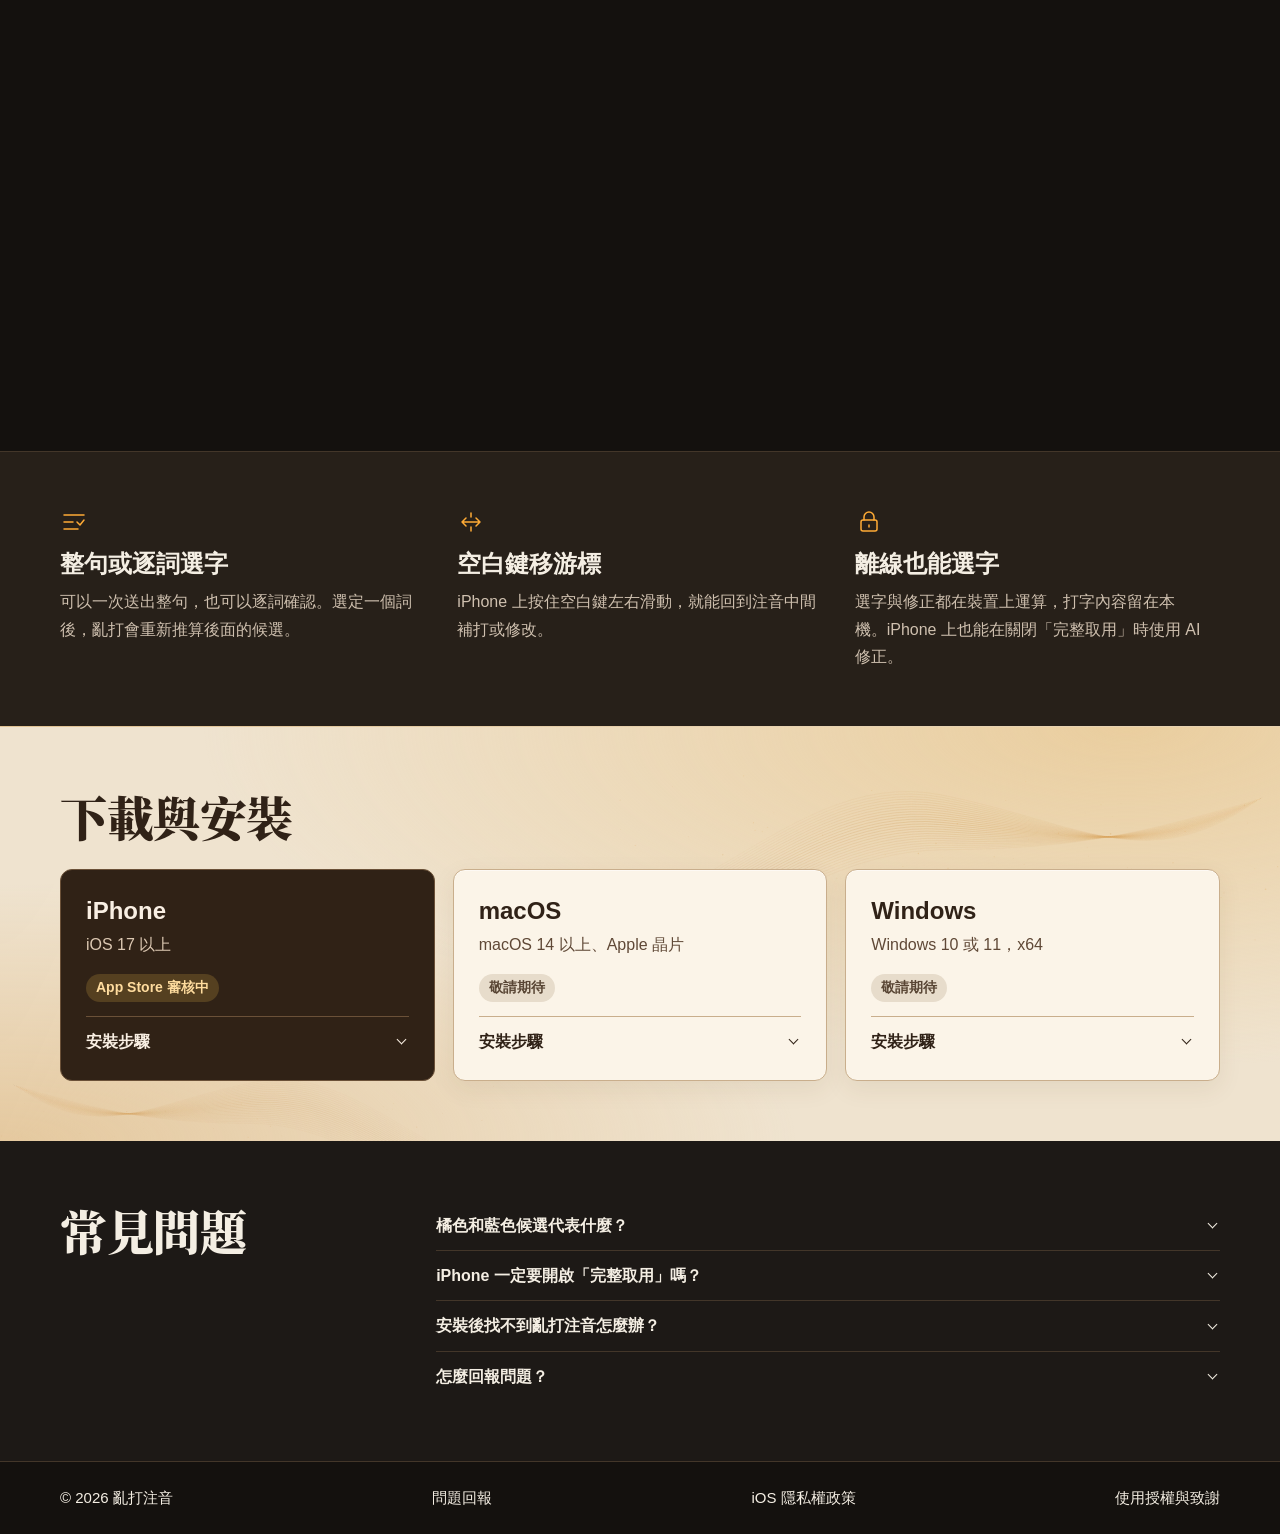
==== commit 6621dcc0: "Show swipe typing and prioritize the iOS release" ====
--- a/index.html
+++ b/index.html
@@ -9,9 +9,9 @@
   <meta property="og:title" content="亂打注音｜打錯注音，也能打對字。">
   <meta property="og:description" content="照平常的大千注音打。按錯鍵、漏打聲調，亂打注音用裝置上的 AI 幫你找回想打的字。">
   <link rel="icon" href="assets/icon.webp" type="image/webp">
-  <link rel="stylesheet" href="style.css">
+  <link rel="stylesheet" href="style.css?v=hero-swipe">
   <script src="site-config.js" defer></script>
-  <script src="site.js" defer></script>
+  <script src="site.js?v=hero-ios" defer></script>
   <title>亂打注音｜打錯注音，也能打對字。</title>
 </head>
 <body id="top">
@@ -48,8 +48,12 @@
                 <h2>連刪按成 ㄥ，<span>也能接著刪</span></h2>
                 <p>連刪按偏成 ㄥ，亂打會收回誤輸的注音，接著刪字。</p>
               </div>
+              <div data-copy="swipe" aria-hidden="true">
+                <h2>注音和英文，<span>都能一筆滑完</span></h2>
+                <p>【購買解鎖】在 iPhone 鍵盤上滑過要打的注音或字母即可選字。搭配 AI 自動糾正，打字效率大提升！</p>
+              </div>
             </div>
-            <a class="button" id="platform-cta" href="#download"><span>取得亂打</span><svg class="button-icon" viewBox="0 0 16 16" aria-hidden="true"><path d="M8 3v9m-4-4 4 4 4-4"/></svg></a>
+            <a class="button" id="platform-cta" href="#iphone"><span>查看 iOS 版</span><svg class="button-icon" viewBox="0 0 16 16" aria-hidden="true"><path d="M8 3v9m-4-4 4 4 4-4"/></svg></a>
           </div>
           <figure class="gallery">
             <div class="gallery-stage" data-screen="typo">
@@ -70,11 +74,19 @@
                   <h2>想連刪，卻按成 ㄥ？</h2>
                   <p>ㄥ 就在刪除鍵左邊。連按兩下 ㄥ，或交錯快按這兩個鍵，亂打會收回誤輸的 ㄥ，繼續刪字。</p>
                 </div>
+                <div data-note="swipe" hidden>
+                  <h2>一筆滑出「你好」</h2>
+                  <p>手指依序滑過 ㄋ、ㄧ、ㄏ、ㄠ，放開就能選「你好」。</p>
+                </div>
               </aside>
               <svg class="gallery-connector" aria-hidden="true" focusable="false"><path/></svg>
               <div class="phone-rotor">
                 <div class="phone-display">
                   <img id="phone-screen" src="assets/ios-typo.webp" width="704" height="1528" alt="iPhone 試打截圖。第一個謝的注音打錯，候選列以橘色顯示「謝謝你的幫忙」。" aria-describedby="gallery-note" fetchpriority="high">
+                  <svg class="swipe-trail" viewBox="0 0 704 1528" aria-hidden="true" focusable="false">
+                    <path pathLength="1" d="M142 1213 Q260 1148 438 1135 Q320 1215 164 1290 Q349 1278 582 1213"/>
+                    <circle cx="582" cy="1213" r="14"/>
+                  </svg>
                   <span class="screen-focus" aria-hidden="true"><span></span></span>
                 </div>
               </div>
@@ -85,6 +97,7 @@
             <button type="button" data-screen="notone" data-copy-side="right" aria-pressed="false" aria-controls="phone-screen"><span>省略聲調</span></button>
             <button type="button" data-screen="learned" aria-pressed="false" aria-controls="phone-screen"><span>常用詞</span></button>
             <button type="button" data-screen="delete" data-copy-side="right" aria-pressed="false" aria-controls="phone-screen"><span>連刪</span></button>
+            <button type="button" data-screen="swipe" aria-pressed="false" aria-controls="phone-screen"><span>滑動輸入</span></button>
           </div>
         </div>
       </div>
@@ -124,18 +137,18 @@
           </article>
           <article class="platform" id="mac">
             <div class="platform-heading"><h3>macOS</h3><p>macOS 14 以上、Apple 晶片</p></div>
-            <p class="release-state" data-release="macos">尚未公開</p>
+            <p class="release-state" data-release="macos">敬請期待</p>
             <a class="button release-link" data-link="macos" hidden><span>下載 macOS Apple 晶片版</span><svg class="button-icon" viewBox="0 0 16 16" aria-hidden="true"><path d="M8 3v9m-4-4 4 4 4-4"/></svg></a>
             <details><summary>安裝步驟</summary>
-              <ol><li>開啟 <code>.dmg</code>，把 LuandaIME 拖進「Input Methods」。</li><li>登出再登入，開啟「系統設定 → 鍵盤 → 文字輸入 → 輸入方式 → 編輯」。</li><li>在「繁體中文」新增「亂打注音」，按 <kbd>Control</kbd>＋<kbd>空白</kbd>切換。</li></ol>
+              <p>敬請期待</p>
             </details>
           </article>
           <article class="platform" id="windows">
             <div class="platform-heading"><h3>Windows</h3><p>Windows 10 或 11，x64</p></div>
-            <p class="release-state" data-release="windows">尚未公開</p>
+            <p class="release-state" data-release="windows">敬請期待</p>
             <a class="button release-link" data-link="windows" hidden><span>下載 Windows x64 版</span><svg class="button-icon" viewBox="0 0 16 16" aria-hidden="true"><path d="M8 3v9m-4-4 4 4 4-4"/></svg></a>
             <details><summary>安裝步驟</summary>
-              <ol><li>執行 LuandaSetup 安裝程式，允許「使用者帳戶控制」提示。</li><li>登出再登入，按 <kbd>Win</kbd>＋<kbd>空白</kbd>選擇「中文（台灣）— 亂打注音」。</li><li>若沒看到亂打注音，到「時間與語言 → 語言與地區 → 中文（台灣）→ 語言選項」新增鍵盤。</li></ol>
+              <p>敬請期待</p>
             </details>
           </article>
         </div>
@@ -148,7 +161,7 @@
         <div>
           <details><summary>橘色和藍色候選代表什麼？</summary><p>橘色代表 AI 嘗試修正了輸入的注音，藍色代表你常選的字詞。選定候選後才會送出。</p></details>
           <details><summary>iPhone 一定要開啟「完整取用」嗎？</summary><p>一般打字和 AI 修正可以直接使用。開啟「完整取用」後，鍵盤與 App 可以共用個人詞庫，也能使用按鍵震動和三種按鍵聲。</p></details>
-          <details><summary>安裝後找不到亂打注音怎麼辦？</summary><p>在 iPhone 請先到系統設定新增鍵盤。Mac 和 Windows 請先登出再登入，再依照<a href="#download">各平台的安裝步驟</a>切換輸入法。</p></details>
+          <details><summary>安裝後找不到亂打注音怎麼辦？</summary><p>在 iPhone 請依照<a href="#iphone">安裝步驟</a>到系統設定新增鍵盤，再按地球鍵切換。</p></details>
           <details><summary>怎麼回報問題？</summary><p>請寄信到 <a href="mailto:luanda@spinboxer.com">luanda@spinboxer.com</a>。使用 iPhone 測試版時，也可以在 TestFlight 選擇「傳送 Beta 版回饋」。遇到選字問題時，可以附上打進去的注音、實際候選和原本想打的字。</p></details>
         </div>
       </div>
--- a/style.css
+++ b/style.css
@@ -94,6 +94,7 @@
 .gallery-stage[data-screen="notone"] { --focus-width: 13%; --annotation: #ead8ac; --screen-outline: #735323; --phone-angle: 3deg; --phone-angle-small: 1deg; --note-offset: 25px; }
 .gallery-stage[data-screen="learned"] { --focus-width: 13%; --annotation: #8fb8e8; --screen-outline: #2266a9; --phone-angle: 8deg; --phone-angle-small: 4deg; --note-offset: 65px; }
 .gallery-stage[data-screen="delete"] { --focus-top: 81.9%; --focus-left: 81.7%; --focus-width: 17.3%; --focus-height: 5.1%; --phone-angle: -8deg; --phone-angle-small: -5deg; --note-offset: clamp(84px, 24svh, 236px); grid-template-areas: "phone note"; grid-template-columns: minmax(0, 1fr) minmax(0, .63fr); }
+.gallery-stage[data-screen="swipe"] { --focus-width: 13%; --phone-angle: 5deg; --phone-angle-small: 2deg; --note-offset: 88px; }
 .gallery-note { grid-area: note; position: relative; z-index: 1; justify-self: stretch; margin-top: var(--note-offset, clamp(46px, 12svh, 118px)); padding: clamp(10px, 1.05vw, 14px) clamp(11px, 1.25vw, 18px); border-radius: var(--card-radius); background: #1c150ecc; backdrop-filter: blur(6px); }
 .gallery-note h2 { margin-bottom: 6px; color: var(--annotation); font-size: clamp(15px, 1.24vw, 18px); line-height: 1.4; }
 .gallery-note p { color: var(--ink); font-size: clamp(13px, 1.05vw, 15px); line-height: 1.65; }
@@ -106,6 +107,16 @@
 .phone-rotor { grid-area: phone; position: relative; z-index: 2; rotate: var(--phone-angle, 11deg); width: min(100%, clamp(190px, 19vw, 270px)); padding: 6px; border: 2px solid #6b6053; border-radius: 34px; background: #090909; box-shadow: 0 24px 55px #000b, 4px 0 0 #332c25; }
 .phone-display { position: relative; }
 .phone-rotor img { width: 100%; height: auto; border-radius: 25px; }
+.swipe-trail { display: none; position: absolute; inset: 0; width: 100%; height: 100%; pointer-events: none; }
+.gallery-stage[data-screen="swipe"] .swipe-trail { display: block; }
+.swipe-trail path { fill: none; stroke: #c96e0b; stroke-width: 13; stroke-linecap: round; stroke-linejoin: round; }
+.swipe-trail circle { fill: #fff3da; stroke: #c96e0b; stroke-width: 7; }
+@media (prefers-reduced-motion: no-preference) {
+  .swipe-trail path { stroke-dasharray: 1; animation: trace-swipe .32s ease-out both; }
+  .swipe-trail circle { animation: show-swipe-end .12s .2s both; }
+}
+@keyframes trace-swipe { from { stroke-dashoffset: 1; } to { stroke-dashoffset: 0; } }
+@keyframes show-swipe-end { from { opacity: 0; } to { opacity: 1; } }
 .phone-rotor::after { content: ""; position: absolute; top: 13px; left: 50%; width: 28%; height: 16px; transform: translateX(-50%); border-radius: 99px; background: #050505; }
 .screen-focus { position: absolute; top: var(--focus-top, 61.7%); left: var(--focus-left, 1.1%); width: var(--focus-width); height: var(--focus-height, 4.8%); border: 2px solid var(--screen-outline); border-radius: 4px; box-shadow: 0 0 0 1px #fff9; pointer-events: none; }
 .screen-focus span { position: absolute; top: 50%; left: -2px; }
